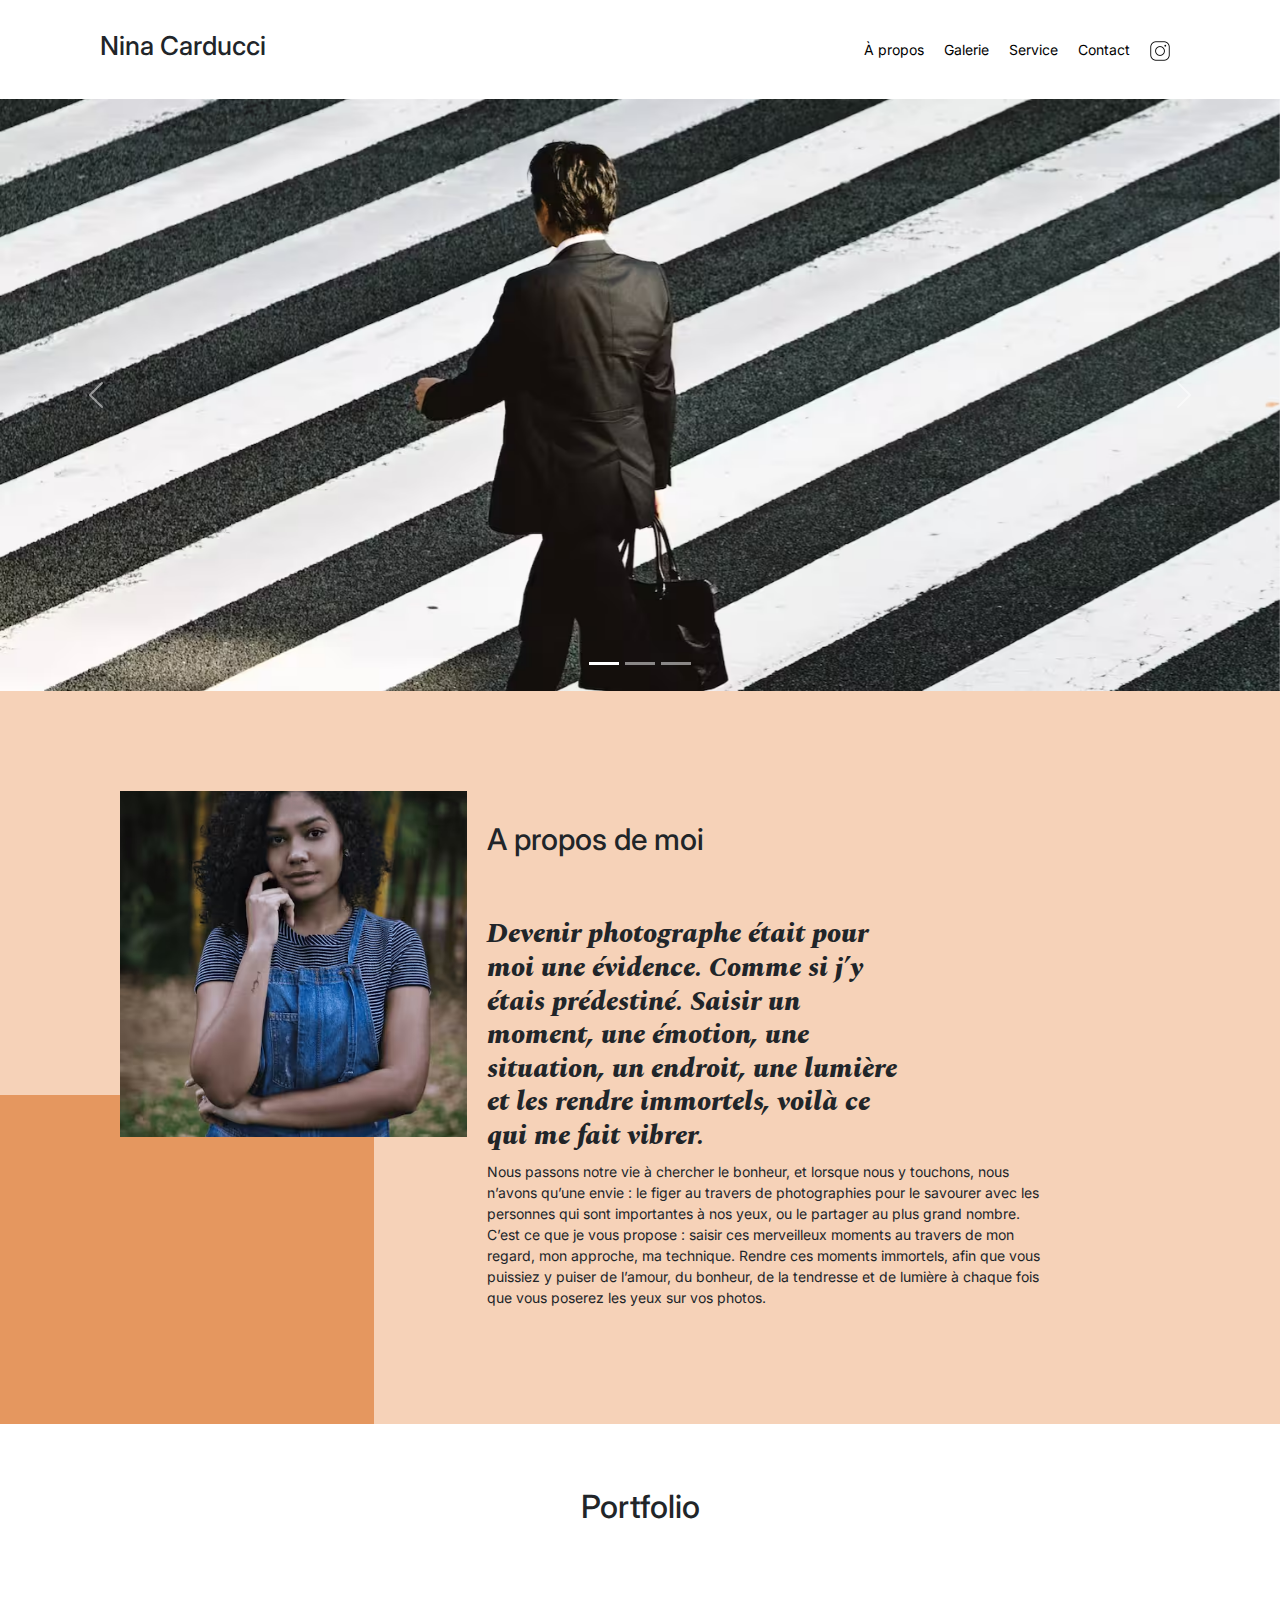
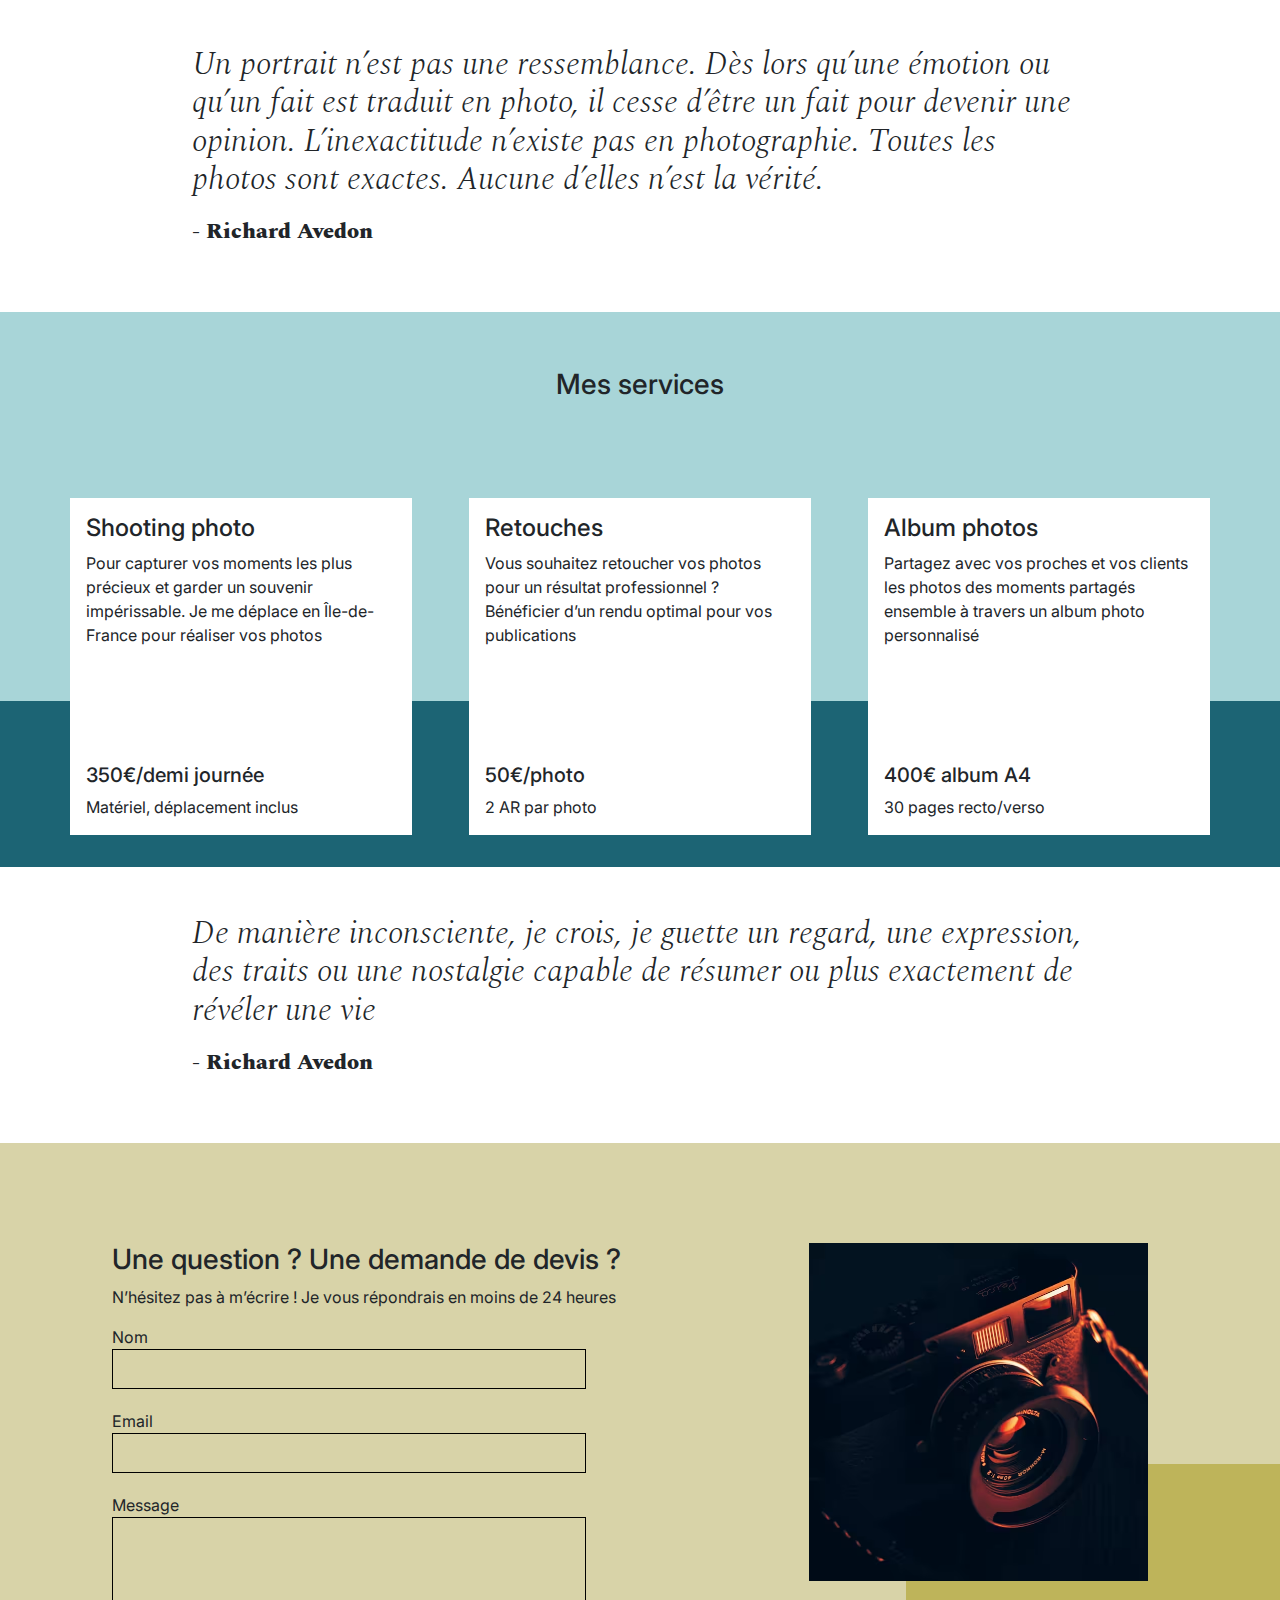
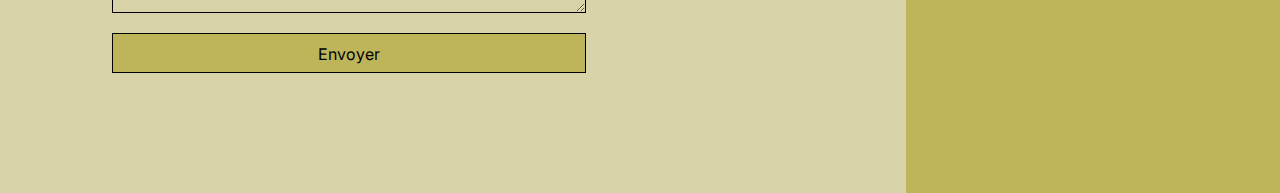
==== index.html @ 25dd3bec "Update index.html" ====
<!DOCTYPE html>
<html lang="fr">
<head>
	<meta name="viewport" content="width=device-width, initial-scale=1.0">
	<title>Nina Carducci photographe</title>
	<meta name="description" content="Découvrez l'art de la photographie avec Nina Carducci, une photographe professionnelle passionnée. Des portraits authentiques aux mariages inoubliables, chaque instant est capturé avec émotion et créativité. Explorez mon portfolio et contactez-moi pour des séances personnalisées. Ensemble, créons des souvenirs intemporels."/>
	
	<!-- Schema.org meta for Google+ -->
	<meta itemprop="name" content="Nina Carducci - Photographe professionnelle"/>
	<meta itemprop="description" content="Découvrez les superbes photographies capturées par Nina Carducci, une photographe professionnelle spécialisée dans les portraits, les paysages et les événements spéciaux." />
	<meta itemprop="image" content="assets/images/nina-small.avif" />
	
	<!-- Rich Snippets -->
	<script type="application/ld+json">
        {
          "@context": "https://schema.org/",
          "@type": "LocalBusiness",
          "name": "Nina Carducci Photographe",
	  "image":"https://github.com/Tonio2023/Nina-Carducci-P5-fini/assets/images/nina-small.avif"
          "url": "https://tonio2023.github.io/Nina-Carducci-P5-fini/",
          "address": {
            "@type": "PostalAddress",
            "streetAddress": "68 avenue Alsace-Lorraine",
            "addressLocality": "Bordeaux",
            "postalCode": "33200"
          }
        }
    </script>


	<!-- Twitter summary card with large image must be at least 280x150px -->
	<meta name="twitter:card" content="summary_large_image" />
	
	<!-- Open Graph data -->
	<meta property="og:title" content="Nina Carducci - Photographe professionnelle"/>
	<meta property="og:type" content="website"/>
	<meta property="og:url" content="https://nina-carducci.github.io/"/>
	<meta property="og:image" content="assets/images/nina-small.avif"/>
	<meta property="og:description" content="Découvrez les superbes photographies capturées par Nina Carducci, une photographe professionnelle spécialisée dans les portraits, les paysages et les événements spéciaux."/>
	<link rel="stylesheet" href="./assets/bootstrap/bootstrap.min.css">
	<link rel="stylesheet" href="./assets/style.css">
	<link rel="preconnect" href="https://fonts.googleapis.com">
	<link rel="preconnect" href="https://fonts.gstatic.com" crossorigin>
	<link href="https://fonts.googleapis.com/css2?family=Inter&family=Spectral:ital,wght@0,400;1,300;1,400;1,800&display=swap" rel="stylesheet">
	<meta charset="UTF-8">
	<script src="https://code.jquery.com/jquery-3.4.1.min.js" integrity="sha256-CSXorXvZcTkaix6Yvo6HppcZGetbYMGWSFlBw8HfCJo=" crossorigin="anonymous"></script>
	<script src="./assets/bootstrap/bootstrap.bundle.min.js" defer></script>
	<script src="./assets/maugallery.js" defer></script>
	<script src="./assets/scripts.js" defer></script>
</head>
<body>
	<header><!--------- modif sémantique -------->
		<div class="top-header">
			<h1 class="name">Nina Carducci</h3>
			<div class="nav">   
				<ul>
					<li><a href="#about">À propos</a></li>
					<li><a href="#gallery">Galerie</a></li>
					<li><a href="#services">Service</a></li>
					<li><a href="#contact">Contact</a></li>
					<li><a class="social-link" href="https://www.instagram.com/ninacarducci.photo/?hl=fr" target="_blank"><img src="assets/images/instagram.png" alt="Instagram logo"></a></li>
				</ul>
			</div>
		</div>
	</header>
	<main><!----- modif sémantique ----->
		<div id="header">
			<div id="carouselExampleIndicators" class="carousel slide" data-bs-ride="carousel">
				<div class="carousel-indicators">
					<button type="button" data-bs-target="#carouselExampleIndicators" data-bs-slide-to="0" class="active" aria-current="true" aria-label="Slide 1"></button>
					<button type="button" data-bs-target="#carouselExampleIndicators" data-bs-slide-to="1" aria-label="Slide 2"></button>
					<button type="button" data-bs-target="#carouselExampleIndicators" data-bs-slide-to="2" aria-label="Slide 3"></button>
				</div>
				<div class="carousel-inner">
					<div class="carousel-item active">
						<img src="assets/images/slider/ryoji-iwata-wUZjnOv7t0g-unsplash-small.avif" class="d-block w-100" alt="...">
					</div>
					<div class="carousel-item">
						<img src="assets/images/slider/nicholas-green-nPz8akkUmDI-unsplash-small.avif" class="d-block w-100" alt="...">
					</div>
					<div class="carousel-item">
						<img src="assets/images/slider/edward-cisneros-3_h6-1NPDGw-unsplash-small.avif" class="d-block w-100" alt="...">
					</div>
				</div>
				<button class="carousel-control-prev" type="button" data-bs-target="#carouselExampleIndicators" data-bs-slide="prev">
					<span class="carousel-control-prev-icon" aria-hidden="true"></span>
					<span class="visually-hidden">Previous</span>
				</button>
				<button class="carousel-control-next" type="button" data-bs-target="#carouselExampleIndicators" data-bs-slide="next">
					<span class="carousel-control-next-icon" aria-hidden="true"></span>
					<span class="visually-hidden">Next</span>
				</button>
			</div>
		</div>
		<div id="about">
			<div class="picture left">
				<img src="assets/images/nina-small.avif" alt="Photo de Nina Carducci">
			</div>
			<div id="about-me">
				<h2 class="about-me__title">A propos de moi</h3>
				<h3 class="about-me__introduction">Devenir photographe était pour moi une évidence. Comme si j’y étais prédestiné. Saisir un moment, une émotion, une situation, un endroit, une lumière et les rendre immortels, voilà ce qui me fait vibrer.</h6>
				<p>Nous passons notre vie à chercher le bonheur, et lorsque nous y touchons, nous n’avons qu’une envie : le figer au travers de photographies pour le savourer avec les personnes qui sont importantes à nos yeux, ou le partager au plus grand nombre.
					C’est ce que je vous propose : saisir ces merveilleux moments au travers de mon regard, mon approche, ma technique. Rendre ces moments immortels, afin que vous puissiez y puiser de l’amour, du bonheur, de la tendresse et de lumière à chaque fois que vous poserez les yeux sur vos photos.</p>
			</div>
		</div>
		<div id="gallery">
			<h2 class="title">Portfolio</h3>
			<div class="container py-3">
				<div class="gallery" style="display: none">
					<img data-gallery-tag="Concert" class="gallery-item" 
						srcset="assets/images/gallery/concerts/aaron-paul-wnX-fXzB6Cw-unsplash-mobile.jpg 408w,
								assets/images/gallery/concerts/aaron-paul-wnX-fXzB6Cw-unsplash-final.avif 816w"
						sizes="(max-width: 480px) 408px,
						816px"
						src="assets/images/gallery/concerts/aaron-paul-wnX-fXzB6Cw-unsplash-final.avif"
						alt="Concert"/>
					<img data-gallery-tag="Entreprises" class="gallery-item" 
						srcset="assets/images/gallery/entreprise/ali-morshedlou-WMD64tMfc4k-unsplash-mobile.jpg 444w,
								assets/images/gallery/entreprise/ali-morshedlou-WMD64tMfc4k-unsplash-small.avif 1333w"
						sizes="(max-width: 480px) 444px,
						1333px"		 	
						src="assets/images/gallery/entreprise/ali-morshedlou-WMD64tMfc4k-unsplash-mobile.jpg"
						alt="portrait employé"/>
					<img data-gallery-tag="Entreprises" class="gallery-item" 
						srcset="assets/images/gallery/entreprise/jason-goodman-tHO1_OuKbg0-unsplash-mobile.jpg 454w,
							assets/images/gallery/entreprise/jason-goodman-tHO1_OuKbg0-unsplash-small.avif 1361w"
						sizes="(max-width: 480px) 454px,
						1361px"		
						src="assets/images/gallery/entreprise/jason-goodman-tHO1_OuKbg0-unsplash-mobile.jpg"
						alt="julie qui sourit"/>
					<img data-gallery-tag="Mariages" class="gallery-item" 
						srcset="assets/images/gallery/mariage/hannah-busing-RvF2R_qMpRk-unsplash-mobile.jpg 495w,
								assets/images/gallery/mariage/hannah-busing-RvF2R_qMpRk-unsplash-small.avif 1484w"
						sizes="(max-width: 480px) 495px,
						1484px"
						src="assets/images/gallery/mariage/hannah-busing-RvF2R_qMpRk-unsplash-mobile.jpg"
						alt="photo de mariage"/>
						
					<img data-gallery-tag="Portrait" class="gallery-item" 
					 
						src="assets/images/gallery/portraits/ade-tunji-rVkhWWZFAtQ-unsplash-small.avif"
						alt="portrait"/>
					<img data-gallery-tag="Mariages" class="gallery-item" 
						srcset="assets/images/gallery/mariage/jakob-owens-SiniLJkXhMc-unsplash-mobile.jpg 498w,
								assets/images/gallery/mariage/jakob-owens-SiniLJkXhMc-unsplash-small.avif 1493w"
						sizes="(max-width: 480px) 498px,
						1493px"
						src="assets/images/gallery/mariage/jakob-owens-SiniLJkXhMc-unsplash-mobile.jpg"
						alt="Mariage"/>
					<img data-gallery-tag="Portrait" class="gallery-item" 
						srcset="assets/images/gallery/portraits/nino-van-prattenburg--443cl1uR_8-unsplash-mobile.jpg 447w,
								assets/images/gallery/portraits/nino-van-prattenburg--443cl1uR_8-unsplash-small.avif 1341w"
						sizes="(max-width: 480px) 447px,
						1341px"
						src="assets/images/gallery/portraits/nino-van-prattenburg--443cl1uR_8-unsplash-mobile.jpg"
						alt="Portrait d'une jeune femme"/>
					<img data-gallery-tag="Concert" class="gallery-item"
						srcset="assets/images/gallery/concerts/austin-neill-hgO1wFPXl3I-unsplash-mobile.jpg 581w,
								assets/images/gallery/concerts/austin-neill-hgO1wFPXl3I-unsplash-small.avif 1744w"
						sizes="(max-width: 480px) 581px,
						1744px"
						src="assets/images/gallery/concerts/austin-neill-hgO1wFPXl3I-unsplash-small.avif"
						alt="concert"/>
					<img data-gallery-tag="Entreprises" class="gallery-item" 
						srcset="assets/images/gallery/entreprise/mateus-campos-felipe-Fsgzm8N0hIY-unsplash-mobile.jpg 1500w,
								assets/images/gallery/entreprise/mateus-campos-felipe-Fsgzm8N0hIY-unsplash-small.avif 6000w"
						sizes="(max-width: 480px) 1500px,
						6000px"

					src="assets/images/gallery/entreprise/mateus-campos-felipe-Fsgzm8N0hIY-unsplash-mobile.jpg"
					alt="photo d'une femme en entreprise"/>
				</div>
			</div>
			<div class="quote">
				<figure>
					<blockquote>
						<h2 class="quote__text">Un portrait n’est pas une ressemblance. Dès lors qu’une émotion ou qu’un fait est traduit en photo, il cesse d’être un fait pour devenir une opinion. L’inexactitude n’existe pas en photographie. Toutes les photos sont exactes. Aucune d’elles n’est la vérité.</h1>
					</blockquote>
					<figcaption class="quote__author">- Richard Avedon</figcaption>
				</figure>
			</div>
		</div>
		<div id="services">
			<h3 class="title">Mes services</h3>
			<div class="container">
				<div class="service">
					<div class="service__description">
						<h4>Shooting photo</h3>
						<p>Pour capturer vos moments les plus précieux et garder un souvenir impérissable. Je me déplace en Île-de-France pour réaliser vos photos</p>
					</div>
					<div class="service__price">
						<h5>350€/demi journée</h4>
						<span>Matériel, déplacement inclus</span>
					</div>

				</div>
				<div class="service">
					<div class="service__description">
						<h4>Retouches</h3>
						<p>Vous souhaitez retoucher vos photos pour un résultat professionnel ? Bénéficier d’un rendu optimal pour vos publications</p>
					</div>
					<div class="service__price">
						<h5>50€/photo</h4>
						<span>2 AR par photo</span>
					</div>
				</div>
				<div class="service">
					<div class="service__description">
						<h4>Album photos</h3>
						<p>Partagez avec vos proches et vos clients les photos des moments partagés ensemble à travers un album photo personnalisé</p>
					</div>
					<div class="service__price">
						<h5>400€ album A4</h4>
						<span>30 pages recto/verso</span>
					</div>
				</div>
			</div>
		</div>
		<div class="quote">
			<figure>
				<blockquote>
					<h2 class="quote__text">De manière inconsciente, je crois, je guette un regard, une expression, des traits ou une nostalgie capable de résumer ou plus exactement de révéler une vie</h1>
				</blockquote>
				<figcaption class="quote__author">- Richard Avedon</figcaption>
			</figure>
		</div>
	</main>
	<footer>
		<div id="contact">
			<div class="container">
				<div class="form-container">
					<h3>Une question ? Une demande de devis ?</h3>
					<p> N’hésitez pas à m’écrire ! Je vous répondrais en moins de 24 heures</p>
					<form action="" method="post">
						<label for="nom">Nom</label>
						<input type="text" name="nom" id="nom">
						<label for="email">Email</label>
						<input type="email" name="email" id="email">
						<label for="message">Message</label>
						<textarea name="message" id="message" cols="30" rows="10"></textarea>
						<input type="submit" value="Envoyer"/>
					</form>
				</div>
				<div class="picture right">
					<img src="assets/images/camera-small.avif" alt="Appareil photo">
				</div>
			</div>
		</div>
	</footer>	
</body>
</html>
---- assets/style.css ----
body {
	max-width: 1920px;
	margin: auto;
}
* {
	font-family: 'Inter';
	font-style: normal;
}
.top-header {
	background-color: white;
	position: sticky;
	top:0;
	z-index: 1000;
	display: flex;
	justify-content: space-between;
	padding-inline: 100px;
	padding-block: 30px;
	align-items: center;
}

.top-header .name {
	font-size: 26px;
}

.nav ul {
	display: flex;
	list-style-type: none;
	font-size: 14px;
	margin-bottom: 0;
}

.nav li {
	padding-inline: 10px;
}

.nav a {
	text-decoration: none;
	color: #000
}

.social-link img {
	width: 20px;
}

#about {
	display: flex;
	background-color: #F6D2B8;
	padding-inline: 100px;
	padding-block: 100px;
	position: relative;
}

.picture.left::before {
	content: ' ';
	background-color: #E5975F;
	width: 374px;
	height: 329px;
	position: absolute;
	bottom: 0;
	left: 0;
	z-index: -1;
}

.picture {
	flex: 1;
	margin: 0 20px;
	z-index: 0;
}

.picture img {
	width: 100%;

}
#about-me {
	flex: 2
}
.about-me__title {
	margin-top: 1em;
	margin-bottom: 60px;
	font-size: 30px;
}
.about-me__introduction {
	font-family: 'Spectral';
	font-weight: 800;
	font-style: italic;
	width: 60%;
}
#about-me p {
	width: 80%;
	font-size: 14px;
}

#gallery {
	/*	min-height: 100vh; */
}
.title{
	text-align: center;
	padding-block: 2em;
}
.gallery .nav {
	justify-content: center;
}
.nav-pills .nav-link.active, .nav-pills .show > .nav-link {
	color: rgb(0, 0, 0);
	background-color: #BEB45A;
	border-radius:0 ;
}
.nav-pills .nav-link {
	color: #000
}
.nav-pills .active-tag {
	background-color: #BEB45A;
	color: rgb(0, 0, 0);
  }/* débogage !!!!!!!!!!!!!!!!!!!!!!!!!!!*/
  
.item-column {
	position: relative;
	margin-bottom: 0 !important;
	padding: 0;
}
.item-column::after{
	content: "";
	display: block;
	padding-bottom: 100%;

}
.gallery-item {
	position: absolute;
	width: 100%;
	height: 100%;
	object-fit: cover;
	padding: .5em;
}
.mg-prev, .mg-next {
	width: 30px;
	height: 30px;
	border-radius: 00%;
	justify-content: center;
	align-items: center;
	display: flex;
	font-size: 24px;
}

.quote {
	font-family: 'Spectral';
	font-style: italic;
	width: 70%;
	margin: auto;
	padding-block: 3em;
}
.quote__text {
	font-family: Spectral;
	font-style: italic;
	font-weight: 300;

}
.quote__author {
	font-family: Spectral;
	font-weight: 800;
	font-size: 22px;
}

#services {
	margin: auto;
	background-color: #A8D5D8 ;
	position: relative;
}
#services .container::before{
	content: ' ';
	background-color: #1C6474;
	position: absolute;
	width: 100%;
	height: 30%;
	bottom: 0;
	left: 0;
	z-index: 0;
}

#services .container {
	justify-content: space-between;
	display: flex;
	padding : 2em 0;

}

.service {
	background-color: white;
	max-width: 390px;
	width: 30%;
	height: 337px;
	padding: 1em;
	display: flex;
	flex-direction: column;
	justify-content: space-between;
	z-index: 1;
}

#contact {
	margin: auto;
	background-color: #D8D3A8 ;
	position: relative;
	padding-inline: 100px;
	padding-block: 100px;
}

#contact .container {
	display: flex;
}
.picture.right::before {
	content: ' ';
	background-color: #BEB45A;
	width: 374px;
	height: 329px;
	position: absolute;
	bottom: 0;
	right: 0;
	z-index: -1;
}
.form-container {
	flex : 2;

}
form {
	display: flex;
	flex-direction: column;
	width: 70%;
	align-items: flex-start;
}

form input {
	width: 100%;
	background-color: transparent;
	border: solid 1px;
	height: 2.5em;
	margin-bottom: 20px;
}

form textarea {
	width: 100%;
	background-color: transparent;
	border: solid 1px;
	height: 5em;
	line-height: 2.5em;
	font-size: 1.2em;
	margin-bottom: 20px;
}
input[type="submit"] {
	background-color: #BEB45A;
	padding: .5em 1em
}

@media all and (max-width: 1180px) {
	.picture {
		flex : 2;
	}
	#about, #contact .container {
		align-items: center;
	}
	.about-me__title {
		margin-top: 0;
		margin-bottom: 1em;
	}
	#about-me h6, #about-me p {
		width: 100%;
	}
}

@media all and (max-width: 1000px) {
	#about{
		flex-direction: column;

	}
	.picture {
		width: 50%;
	}
	.picture.left::before {
		width: 100%;
		height: 30%;
		position: absolute;
		bottom: auto;
		top: 0;
		left: 0;
		z-index: -1;
	}
	.about-me__title{
		text-align: center;
		margin-top: 1em;
	}
	#services .container {
		flex-direction: column;
	}
	.service {
		width: 100%;
		max-width: 100%;
		height: auto;
		margin: 2em 0
	}
	.service__description{
		margin-bottom: 1em;
	}

	#services .container::before{
		width: 30%;
		height: 100%;
		bottom: 0;
		right: 0;
		left: auto;
		z-index: 0;
	}

	#contact .container {
		flex-direction: column;
	}
	#contact .picture.right {
		margin-top: 1em;
	}
	.picture.right::before {
		width: 100%;
		height: 30%;
		position: absolute;
		bottom: 0;
		right: 0;
		z-index: -1;
	}
}

@media all and (max-width: 650px) {
	.top-header {
		flex-direction: column;
		padding-inline: 0;
	}
	.top-header .nav, .top-header .nav ul {
		width: 100%;
		padding: 0 0 0 0;
	}
	.top-header .nav li {
		flex: 1;
		padding-block: 1em;
		text-align: center;
	}
	.picture.left::before, .picture.right::before {
		height: 150px;
	}
	#services .container {
		align-items: center;
	}
	.service {
		max-width: 90%;
	}
	#about, #contact {
		padding-inline: 2em;
		padding-block: 2em;
	}
	form {
		width: 100%;
	}
	.picture {
		width: 80%;
	}
}
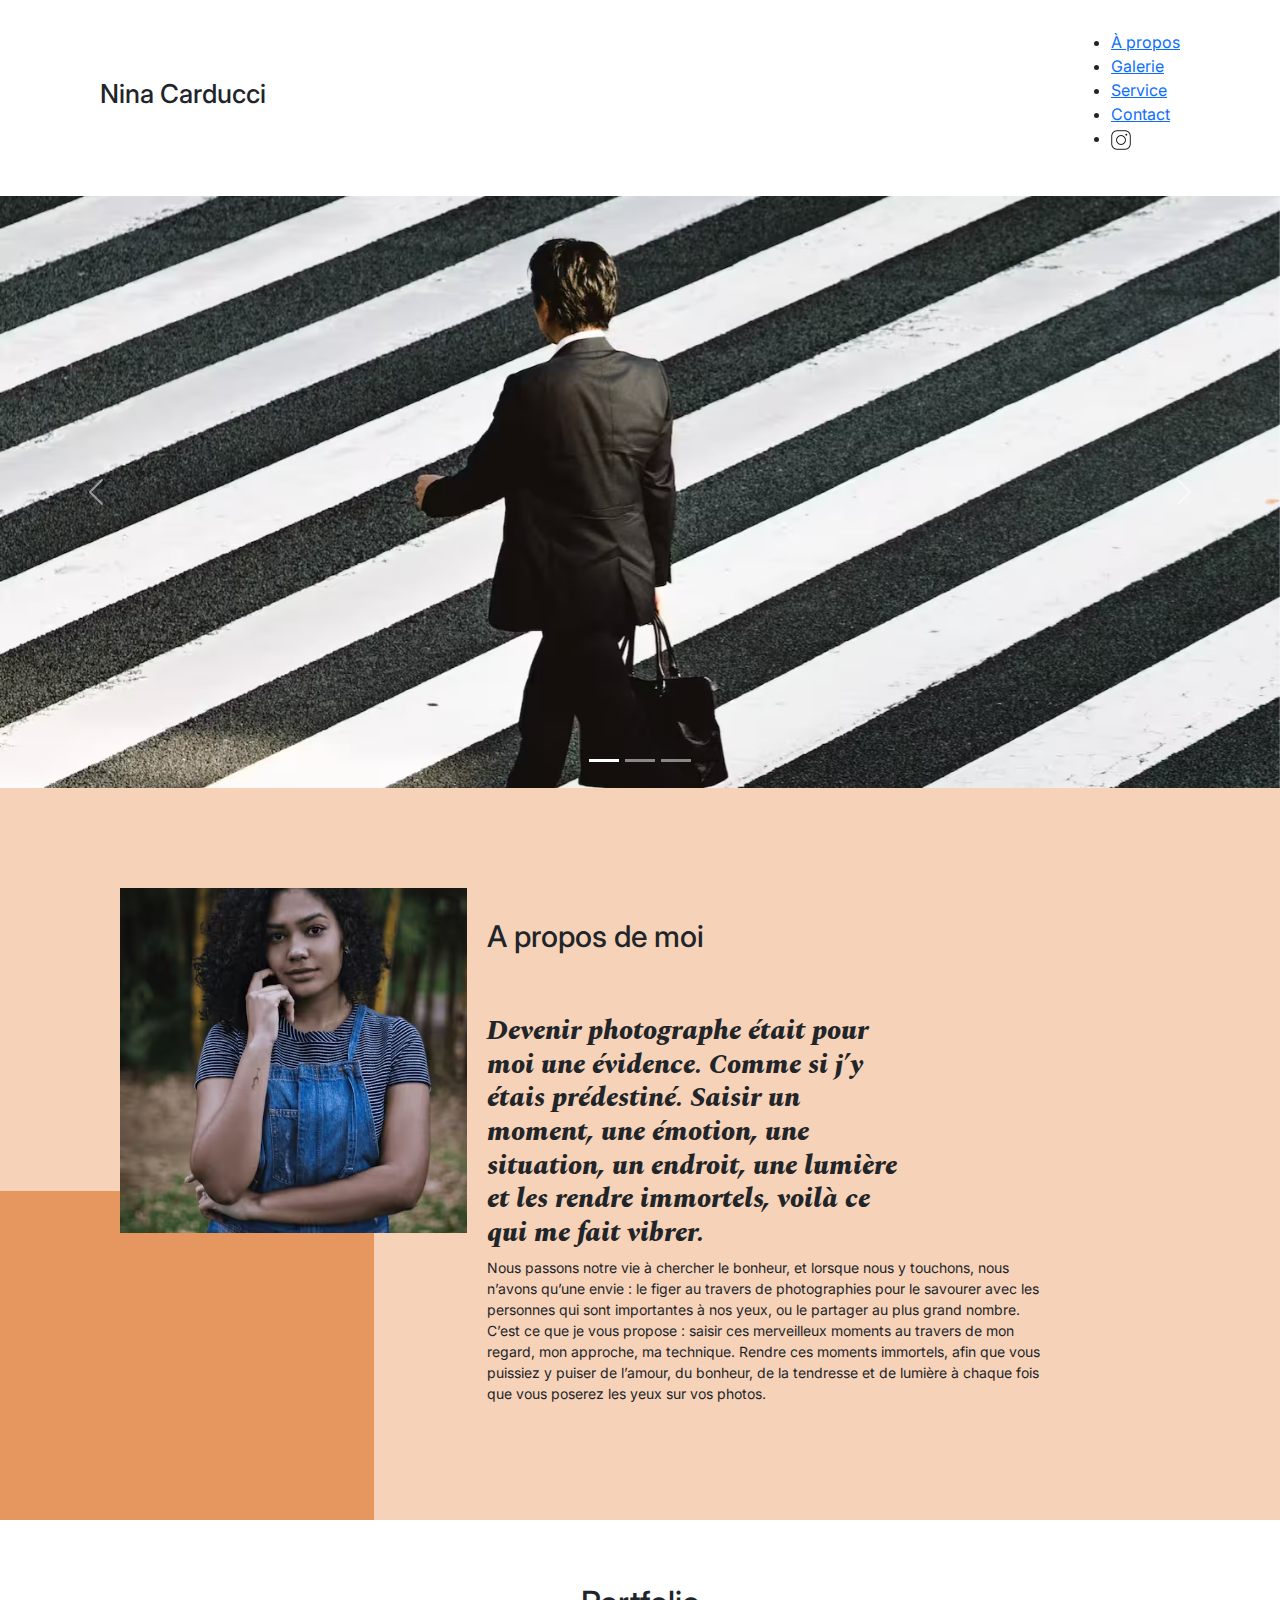
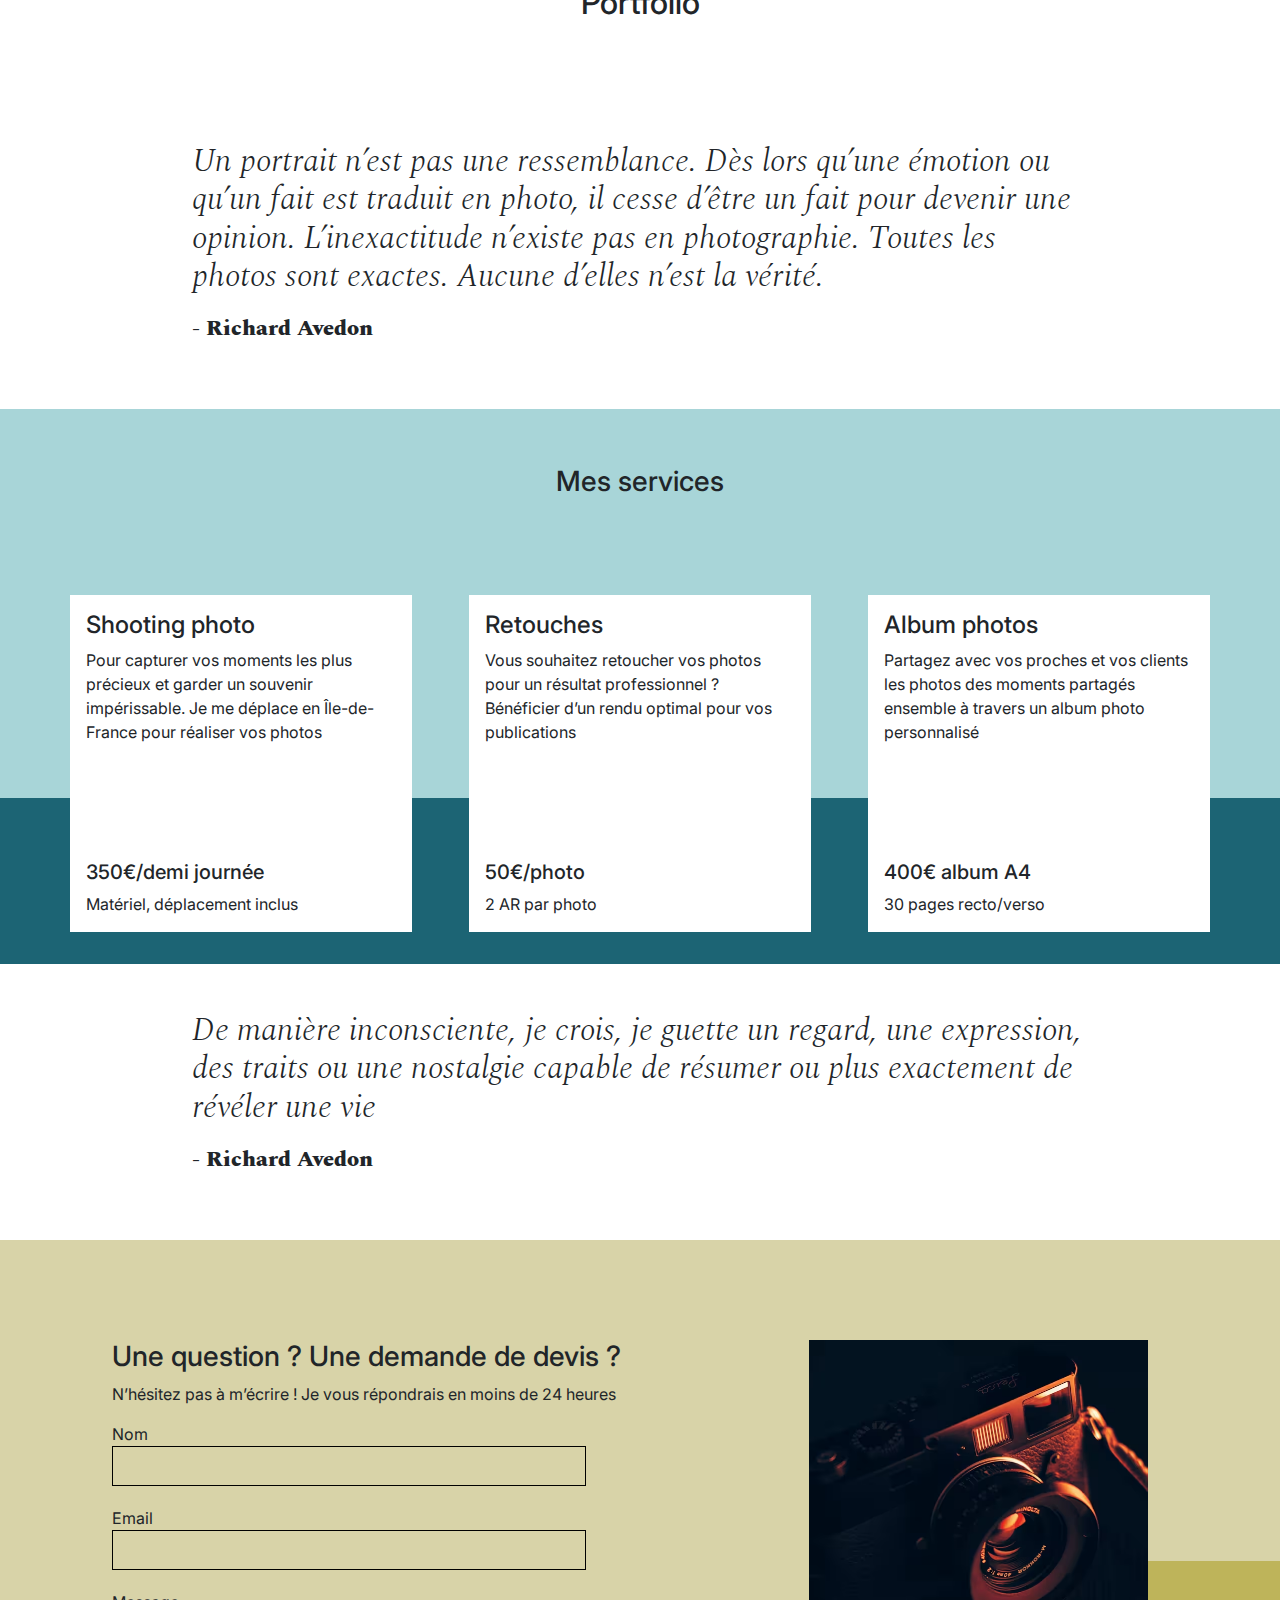
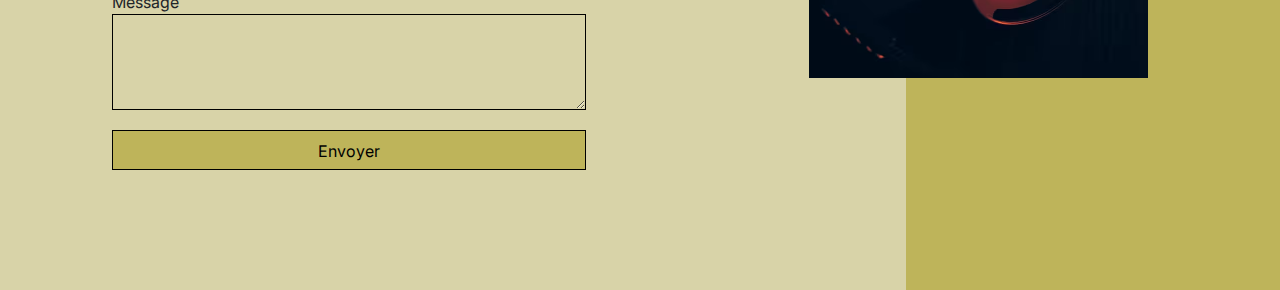
==== commit 32cfefce: "Update index.html" ====
--- a/index.html
+++ b/index.html
@@ -1,14 +1,14 @@
 <!DOCTYPE html>
 <html lang="fr">
-<head>
+	<head>
+	<meta charset="UTF-8">
 	<meta name="viewport" content="width=device-width, initial-scale=1.0">
 	<title>Nina Carducci photographe</title>
-	<meta name="description" content="Découvrez l'art de la photographie avec Nina Carducci, une photographe professionnelle passionnée. Des portraits authentiques aux mariages inoubliables, chaque instant est capturé avec émotion et créativité. Explorez mon portfolio et contactez-moi pour des séances personnalisées. Ensemble, créons des souvenirs intemporels."/>
+	<meta name="description" content="Découvrez l'art de la photographie avec Nina Carducci, une photographe professionnelle passionnée. Des portraits authentiques aux mariages inoubliables, chaque instant est capturé avec émotion et créativité. Explorez mon portfolio et contactez-moi pour des séances personnalisées. Ensemble, créons des souvenirs intemporels.">
 	
-	<!-- Schema.org meta for Google+ -->
-	<meta itemprop="name" content="Nina Carducci - Photographe professionnelle"/>
-	<meta itemprop="description" content="Découvrez les superbes photographies capturées par Nina Carducci, une photographe professionnelle spécialisée dans les portraits, les paysages et les événements spéciaux." />
-	<meta itemprop="image" content="assets/images/nina-small.avif" />
+	<!-- Schema.org meta for Google -->
+	<meta name="title" content="Nina Carducci - Photographe professionnelle">
+	<meta name="image" content="assets/images/nina-small.avif">
 	
 	<!-- Rich Snippets -->
 	<script type="application/ld+json">
@@ -16,8 +16,10 @@
           "@context": "https://schema.org/",
           "@type": "LocalBusiness",
           "name": "Nina Carducci Photographe",
-	  "image":"https://github.com/Tonio2023/Nina-Carducci-P5-fini/assets/images/nina-small.avif"
+	  "image":"https://github.com/Tonio2023/Nina-Carducci-P5-fini/assets/images/nina-small.avif",
           "url": "https://tonio2023.github.io/Nina-Carducci-P5-fini/",
+          "telephone": "05 55 55 55 55",
+          "priceRange": "300€ 500€",
           "address": {
             "@type": "PostalAddress",
             "streetAddress": "68 avenue Alsace-Lorraine",
@@ -29,30 +31,29 @@
 
 
 	<!-- Twitter summary card with large image must be at least 280x150px -->
-	<meta name="twitter:card" content="summary_large_image" />
+	<meta name="twitter:card" content="summary_large_image">
 	
 	<!-- Open Graph data -->
-	<meta property="og:title" content="Nina Carducci - Photographe professionnelle"/>
-	<meta property="og:type" content="website"/>
-	<meta property="og:url" content="https://nina-carducci.github.io/"/>
-	<meta property="og:image" content="assets/images/nina-small.avif"/>
-	<meta property="og:description" content="Découvrez les superbes photographies capturées par Nina Carducci, une photographe professionnelle spécialisée dans les portraits, les paysages et les événements spéciaux."/>
+	<meta property="og:title" content="Nina Carducci - Photographe professionnelle">
+	<meta property="og:type" content="website">
+	<meta property="og:url" content="https://nina-carducci.github.io/">
+	<meta property="og:image" content="assets/images/nina-small.avif">
+	<meta property="og:description" content="Découvrez les superbes photographies capturées par Nina Carducci, une photographe professionnelle spécialisée dans les portraits, les paysages et les événements spéciaux.">
 	<link rel="stylesheet" href="./assets/bootstrap/bootstrap.min.css">
 	<link rel="stylesheet" href="./assets/style.css">
 	<link rel="preconnect" href="https://fonts.googleapis.com">
 	<link rel="preconnect" href="https://fonts.gstatic.com" crossorigin>
 	<link href="https://fonts.googleapis.com/css2?family=Inter&family=Spectral:ital,wght@0,400;1,300;1,400;1,800&display=swap" rel="stylesheet">
-	<meta charset="UTF-8">
 	<script src="https://code.jquery.com/jquery-3.4.1.min.js" integrity="sha256-CSXorXvZcTkaix6Yvo6HppcZGetbYMGWSFlBw8HfCJo=" crossorigin="anonymous"></script>
 	<script src="./assets/bootstrap/bootstrap.bundle.min.js" defer></script>
 	<script src="./assets/maugallery.js" defer></script>
 	<script src="./assets/scripts.js" defer></script>
 </head>
 <body>
-	<header><!--------- modif sémantique -------->
+	<header><!-- modif sémantique -->
 		<div class="top-header">
-			<h1 class="name">Nina Carducci</h3>
-			<div class="nav">   
+			<h1 class="name">Nina Carducci</h1>
+			<nav>   
 				<ul>
 					<li><a href="#about">À propos</a></li>
 					<li><a href="#gallery">Galerie</a></li>
@@ -60,11 +61,11 @@
 					<li><a href="#contact">Contact</a></li>
 					<li><a class="social-link" href="https://www.instagram.com/ninacarducci.photo/?hl=fr" target="_blank"><img src="assets/images/instagram.png" alt="Instagram logo"></a></li>
 				</ul>
-			</div>
+			</nav>
 		</div>
 	</header>
-	<main><!----- modif sémantique ----->
-		<div id="header">
+	<main><!-- modif sémantique -->
+		<section id="slider">
 			<div id="carouselExampleIndicators" class="carousel slide" data-bs-ride="carousel">
 				<div class="carousel-indicators">
 					<button type="button" data-bs-target="#carouselExampleIndicators" data-bs-slide-to="0" class="active" aria-current="true" aria-label="Slide 1"></button>
@@ -73,13 +74,13 @@
 				</div>
 				<div class="carousel-inner">
 					<div class="carousel-item active">
-						<img src="assets/images/slider/ryoji-iwata-wUZjnOv7t0g-unsplash-small.avif" class="d-block w-100" alt="...">
+						<img src="assets/images/slider/ryoji-iwata-wUZjnOv7t0g-unsplash-small.avif" class="d-block w-100" alt="un homme en costume traversant une rue">
 					</div>
 					<div class="carousel-item">
-						<img src="assets/images/slider/nicholas-green-nPz8akkUmDI-unsplash-small.avif" class="d-block w-100" alt="...">
+						<img src="assets/images/slider/nicholas-green-nPz8akkUmDI-unsplash-small.avif" class="d-block w-100" alt="deux fans qui lèvent les bras pendant un concert">
 					</div>
 					<div class="carousel-item">
-						<img src="assets/images/slider/edward-cisneros-3_h6-1NPDGw-unsplash-small.avif" class="d-block w-100" alt="...">
+						<img src="assets/images/slider/edward-cisneros-3_h6-1NPDGw-unsplash-small.avif" class="d-block w-100" alt="un couple de mariés qui s'embrassent">
 					</div>
 				</div>
 				<button class="carousel-control-prev" type="button" data-bs-target="#carouselExampleIndicators" data-bs-slide="prev">
@@ -91,20 +92,20 @@
 					<span class="visually-hidden">Next</span>
 				</button>
 			</div>
-		</div>
-		<div id="about">
+		</section>
+		<section id="about">
 			<div class="picture left">
 				<img src="assets/images/nina-small.avif" alt="Photo de Nina Carducci">
 			</div>
 			<div id="about-me">
-				<h2 class="about-me__title">A propos de moi</h3>
-				<h3 class="about-me__introduction">Devenir photographe était pour moi une évidence. Comme si j’y étais prédestiné. Saisir un moment, une émotion, une situation, un endroit, une lumière et les rendre immortels, voilà ce qui me fait vibrer.</h6>
+				<h2 class="about-me__title">A propos de moi</h2>
+				<h3 class="about-me__introduction">Devenir photographe était pour moi une évidence. Comme si j’y étais prédestiné. Saisir un moment, une émotion, une situation, un endroit, une lumière et les rendre immortels, voilà ce qui me fait vibrer.</h3>
 				<p>Nous passons notre vie à chercher le bonheur, et lorsque nous y touchons, nous n’avons qu’une envie : le figer au travers de photographies pour le savourer avec les personnes qui sont importantes à nos yeux, ou le partager au plus grand nombre.
 					C’est ce que je vous propose : saisir ces merveilleux moments au travers de mon regard, mon approche, ma technique. Rendre ces moments immortels, afin que vous puissiez y puiser de l’amour, du bonheur, de la tendresse et de lumière à chaque fois que vous poserez les yeux sur vos photos.</p>
 			</div>
-		</div>
-		<div id="gallery">
-			<h2 class="title">Portfolio</h3>
+		</section>
+		<section id="gallery">
+			<h2 class="title">Portfolio</h2>
 			<div class="container py-3">
 				<div class="gallery" style="display: none">
 					<img data-gallery-tag="Concert" class="gallery-item" 
@@ -113,54 +114,54 @@
 						sizes="(max-width: 480px) 408px,
 						816px"
 						src="assets/images/gallery/concerts/aaron-paul-wnX-fXzB6Cw-unsplash-final.avif"
-						alt="Concert"/>
+						alt="Concert">
 					<img data-gallery-tag="Entreprises" class="gallery-item" 
-						srcset="assets/images/gallery/entreprise/ali-morshedlou-WMD64tMfc4k-unsplash-mobile.jpg 444w,
-								assets/images/gallery/entreprise/ali-morshedlou-WMD64tMfc4k-unsplash-small.avif 1333w"
-						sizes="(max-width: 480px) 444px,
-						1333px"		 	
-						src="assets/images/gallery/entreprise/ali-morshedlou-WMD64tMfc4k-unsplash-mobile.jpg"
-						alt="portrait employé"/>
-					<img data-gallery-tag="Entreprises" class="gallery-item" 
+						srcset="assets/images/gallery/entreprise/ali-morshedlou-WMD64tMfc4k-unsplash-small.avif 1333w,
+								assets/images/gallery/entreprise/ali-morshedlou-WMD64tMfc4k-unsplash.jpg 2000w"
+						sizes="(max-width: 480px) 1333px,
+						2000px"		 	
+						src="assets/images/gallery/entreprise/ali-morshedlou-WMD64tMfc4k-unsplash-small.avif"
+						alt="portrait employé">
+					<img data-gallery-tag="Entreprises" class="gallery-item"
 						srcset="assets/images/gallery/entreprise/jason-goodman-tHO1_OuKbg0-unsplash-mobile.jpg 454w,
 							assets/images/gallery/entreprise/jason-goodman-tHO1_OuKbg0-unsplash-small.avif 1361w"
 						sizes="(max-width: 480px) 454px,
 						1361px"		
 						src="assets/images/gallery/entreprise/jason-goodman-tHO1_OuKbg0-unsplash-mobile.jpg"
-						alt="julie qui sourit"/>
+						alt="julie qui sourit">
 					<img data-gallery-tag="Mariages" class="gallery-item" 
 						srcset="assets/images/gallery/mariage/hannah-busing-RvF2R_qMpRk-unsplash-mobile.jpg 495w,
 								assets/images/gallery/mariage/hannah-busing-RvF2R_qMpRk-unsplash-small.avif 1484w"
 						sizes="(max-width: 480px) 495px,
 						1484px"
 						src="assets/images/gallery/mariage/hannah-busing-RvF2R_qMpRk-unsplash-mobile.jpg"
-						alt="photo de mariage"/>
+						alt="photo de mariage">
 						
 					<img data-gallery-tag="Portrait" class="gallery-item" 
 					 
 						src="assets/images/gallery/portraits/ade-tunji-rVkhWWZFAtQ-unsplash-small.avif"
-						alt="portrait"/>
+						alt="portrait">
 					<img data-gallery-tag="Mariages" class="gallery-item" 
 						srcset="assets/images/gallery/mariage/jakob-owens-SiniLJkXhMc-unsplash-mobile.jpg 498w,
 								assets/images/gallery/mariage/jakob-owens-SiniLJkXhMc-unsplash-small.avif 1493w"
 						sizes="(max-width: 480px) 498px,
 						1493px"
 						src="assets/images/gallery/mariage/jakob-owens-SiniLJkXhMc-unsplash-mobile.jpg"
-						alt="Mariage"/>
+						alt="Mariage">
 					<img data-gallery-tag="Portrait" class="gallery-item" 
 						srcset="assets/images/gallery/portraits/nino-van-prattenburg--443cl1uR_8-unsplash-mobile.jpg 447w,
 								assets/images/gallery/portraits/nino-van-prattenburg--443cl1uR_8-unsplash-small.avif 1341w"
 						sizes="(max-width: 480px) 447px,
 						1341px"
 						src="assets/images/gallery/portraits/nino-van-prattenburg--443cl1uR_8-unsplash-mobile.jpg"
-						alt="Portrait d'une jeune femme"/>
+						alt="Portrait d'une jeune femme">
 					<img data-gallery-tag="Concert" class="gallery-item"
 						srcset="assets/images/gallery/concerts/austin-neill-hgO1wFPXl3I-unsplash-mobile.jpg 581w,
 								assets/images/gallery/concerts/austin-neill-hgO1wFPXl3I-unsplash-small.avif 1744w"
 						sizes="(max-width: 480px) 581px,
 						1744px"
 						src="assets/images/gallery/concerts/austin-neill-hgO1wFPXl3I-unsplash-small.avif"
-						alt="concert"/>
+						alt="concert">
 					<img data-gallery-tag="Entreprises" class="gallery-item" 
 						srcset="assets/images/gallery/entreprise/mateus-campos-felipe-Fsgzm8N0hIY-unsplash-mobile.jpg 1500w,
 								assets/images/gallery/entreprise/mateus-campos-felipe-Fsgzm8N0hIY-unsplash-small.avif 6000w"
@@ -168,58 +169,58 @@
 						6000px"
 
 					src="assets/images/gallery/entreprise/mateus-campos-felipe-Fsgzm8N0hIY-unsplash-mobile.jpg"
-					alt="photo d'une femme en entreprise"/>
+					alt="photo d'une femme en entreprise">
 				</div>
 			</div>
 			<div class="quote">
 				<figure>
 					<blockquote>
-						<h2 class="quote__text">Un portrait n’est pas une ressemblance. Dès lors qu’une émotion ou qu’un fait est traduit en photo, il cesse d’être un fait pour devenir une opinion. L’inexactitude n’existe pas en photographie. Toutes les photos sont exactes. Aucune d’elles n’est la vérité.</h1>
+						<h2 class="quote__text">Un portrait n’est pas une ressemblance. Dès lors qu’une émotion ou qu’un fait est traduit en photo, il cesse d’être un fait pour devenir une opinion. L’inexactitude n’existe pas en photographie. Toutes les photos sont exactes. Aucune d’elles n’est la vérité.</h2>
 					</blockquote>
 					<figcaption class="quote__author">- Richard Avedon</figcaption>
 				</figure>
 			</div>
-		</div>
-		<div id="services">
+		</section>
+		<section id="services">
 			<h3 class="title">Mes services</h3>
 			<div class="container">
-				<div class="service">
+				<article class="service">
 					<div class="service__description">
-						<h4>Shooting photo</h3>
+						<h4>Shooting photo</h4>
 						<p>Pour capturer vos moments les plus précieux et garder un souvenir impérissable. Je me déplace en Île-de-France pour réaliser vos photos</p>
 					</div>
 					<div class="service__price">
-						<h5>350€/demi journée</h4>
+						<h5>350€/demi journée</h5>
 						<span>Matériel, déplacement inclus</span>
 					</div>
 
-				</div>
-				<div class="service">
+				</article>
+				<article class="service">
 					<div class="service__description">
-						<h4>Retouches</h3>
+						<h4>Retouches</h4>
 						<p>Vous souhaitez retoucher vos photos pour un résultat professionnel ? Bénéficier d’un rendu optimal pour vos publications</p>
 					</div>
 					<div class="service__price">
-						<h5>50€/photo</h4>
+						<h5>50€/photo</h5>
 						<span>2 AR par photo</span>
 					</div>
-				</div>
-				<div class="service">
+				</article>
+				<article class="service">
 					<div class="service__description">
-						<h4>Album photos</h3>
+						<h4>Album photos</h4>
 						<p>Partagez avec vos proches et vos clients les photos des moments partagés ensemble à travers un album photo personnalisé</p>
 					</div>
 					<div class="service__price">
-						<h5>400€ album A4</h4>
+						<h5>400€ album A4</h5>
 						<span>30 pages recto/verso</span>
 					</div>
-				</div>
-			</div>
-		</div>
+				</article>
+			</div>
+		</section>
 		<div class="quote">
 			<figure>
 				<blockquote>
-					<h2 class="quote__text">De manière inconsciente, je crois, je guette un regard, une expression, des traits ou une nostalgie capable de résumer ou plus exactement de révéler une vie</h1>
+					<h2 class="quote__text">De manière inconsciente, je crois, je guette un regard, une expression, des traits ou une nostalgie capable de résumer ou plus exactement de révéler une vie</h2>
 				</blockquote>
 				<figcaption class="quote__author">- Richard Avedon</figcaption>
 			</figure>
@@ -231,14 +232,14 @@
 				<div class="form-container">
 					<h3>Une question ? Une demande de devis ?</h3>
 					<p> N’hésitez pas à m’écrire ! Je vous répondrais en moins de 24 heures</p>
-					<form action="" method="post">
+					<form action="/action_page.php" method="post">
 						<label for="nom">Nom</label>
 						<input type="text" name="nom" id="nom">
 						<label for="email">Email</label>
 						<input type="email" name="email" id="email">
 						<label for="message">Message</label>
 						<textarea name="message" id="message" cols="30" rows="10"></textarea>
-						<input type="submit" value="Envoyer"/>
+						<input type="submit" value="Envoyer">
 					</form>
 				</div>
 				<div class="picture right">
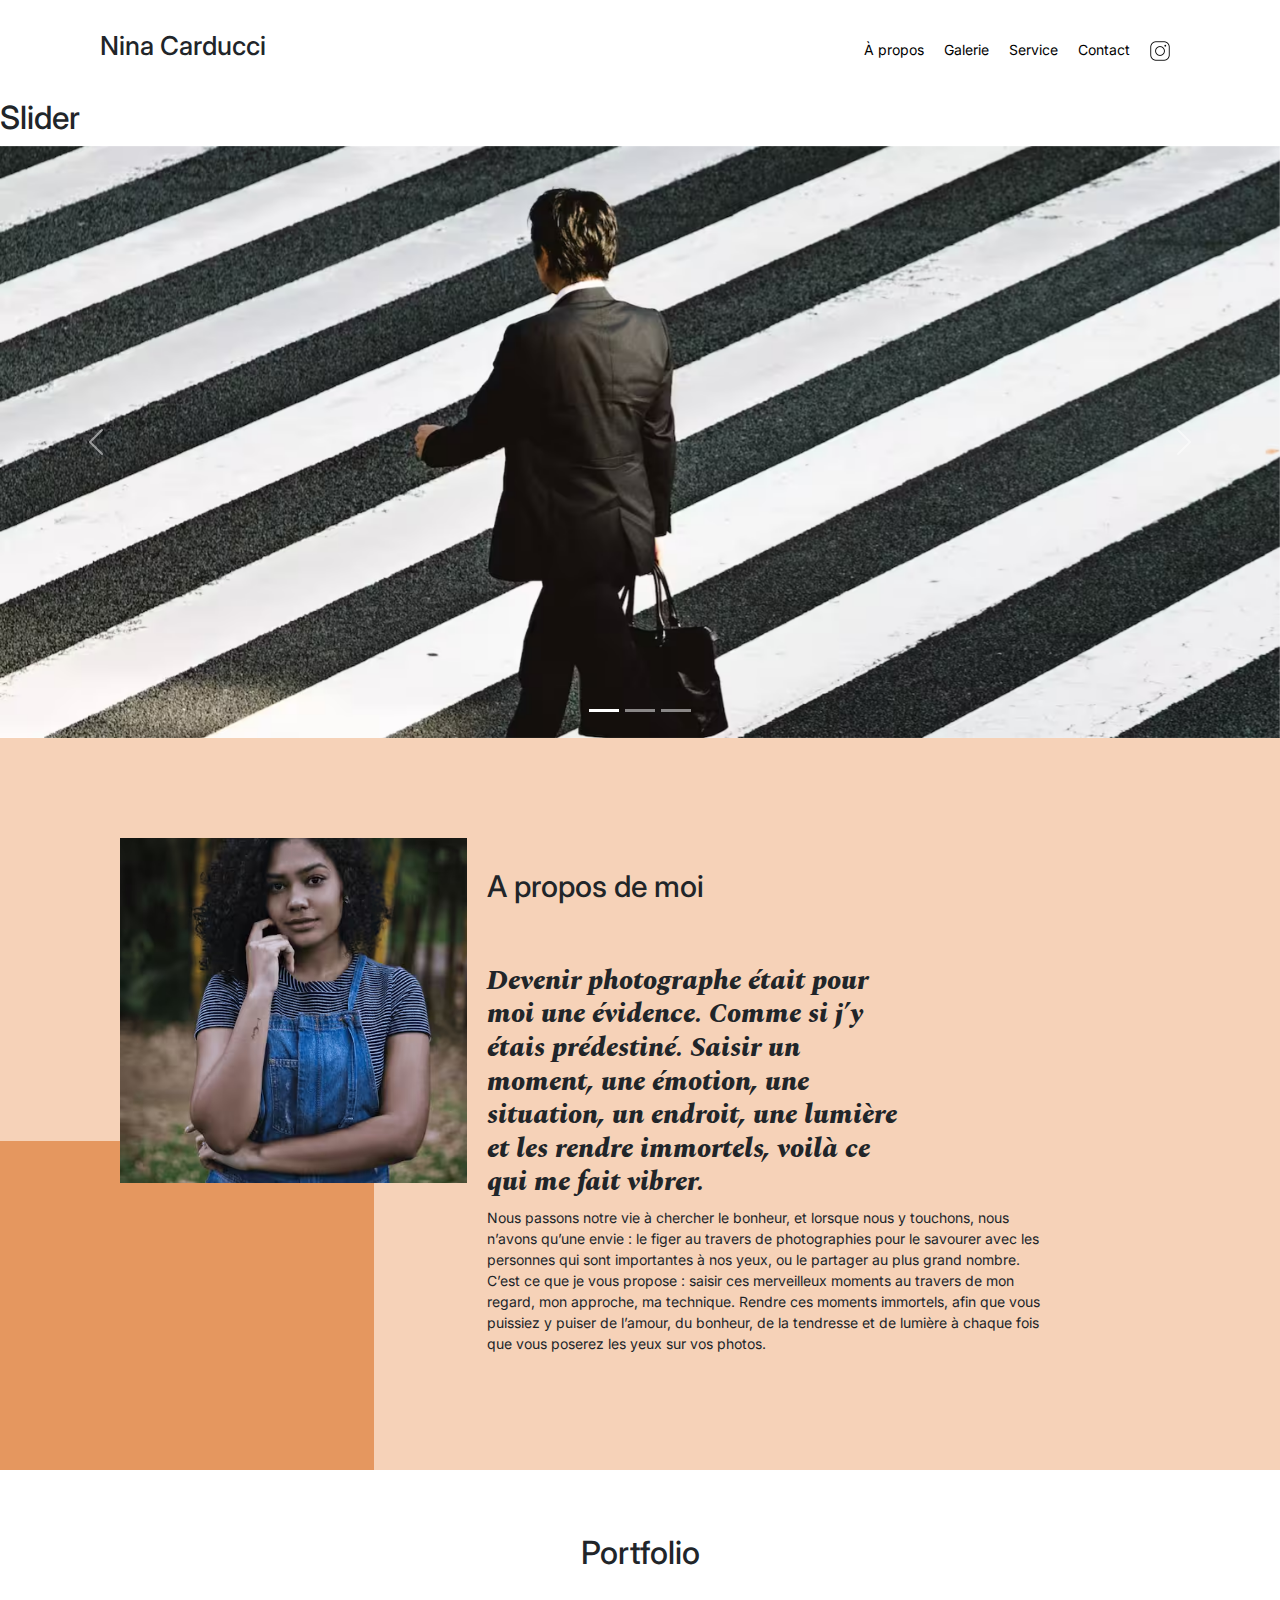
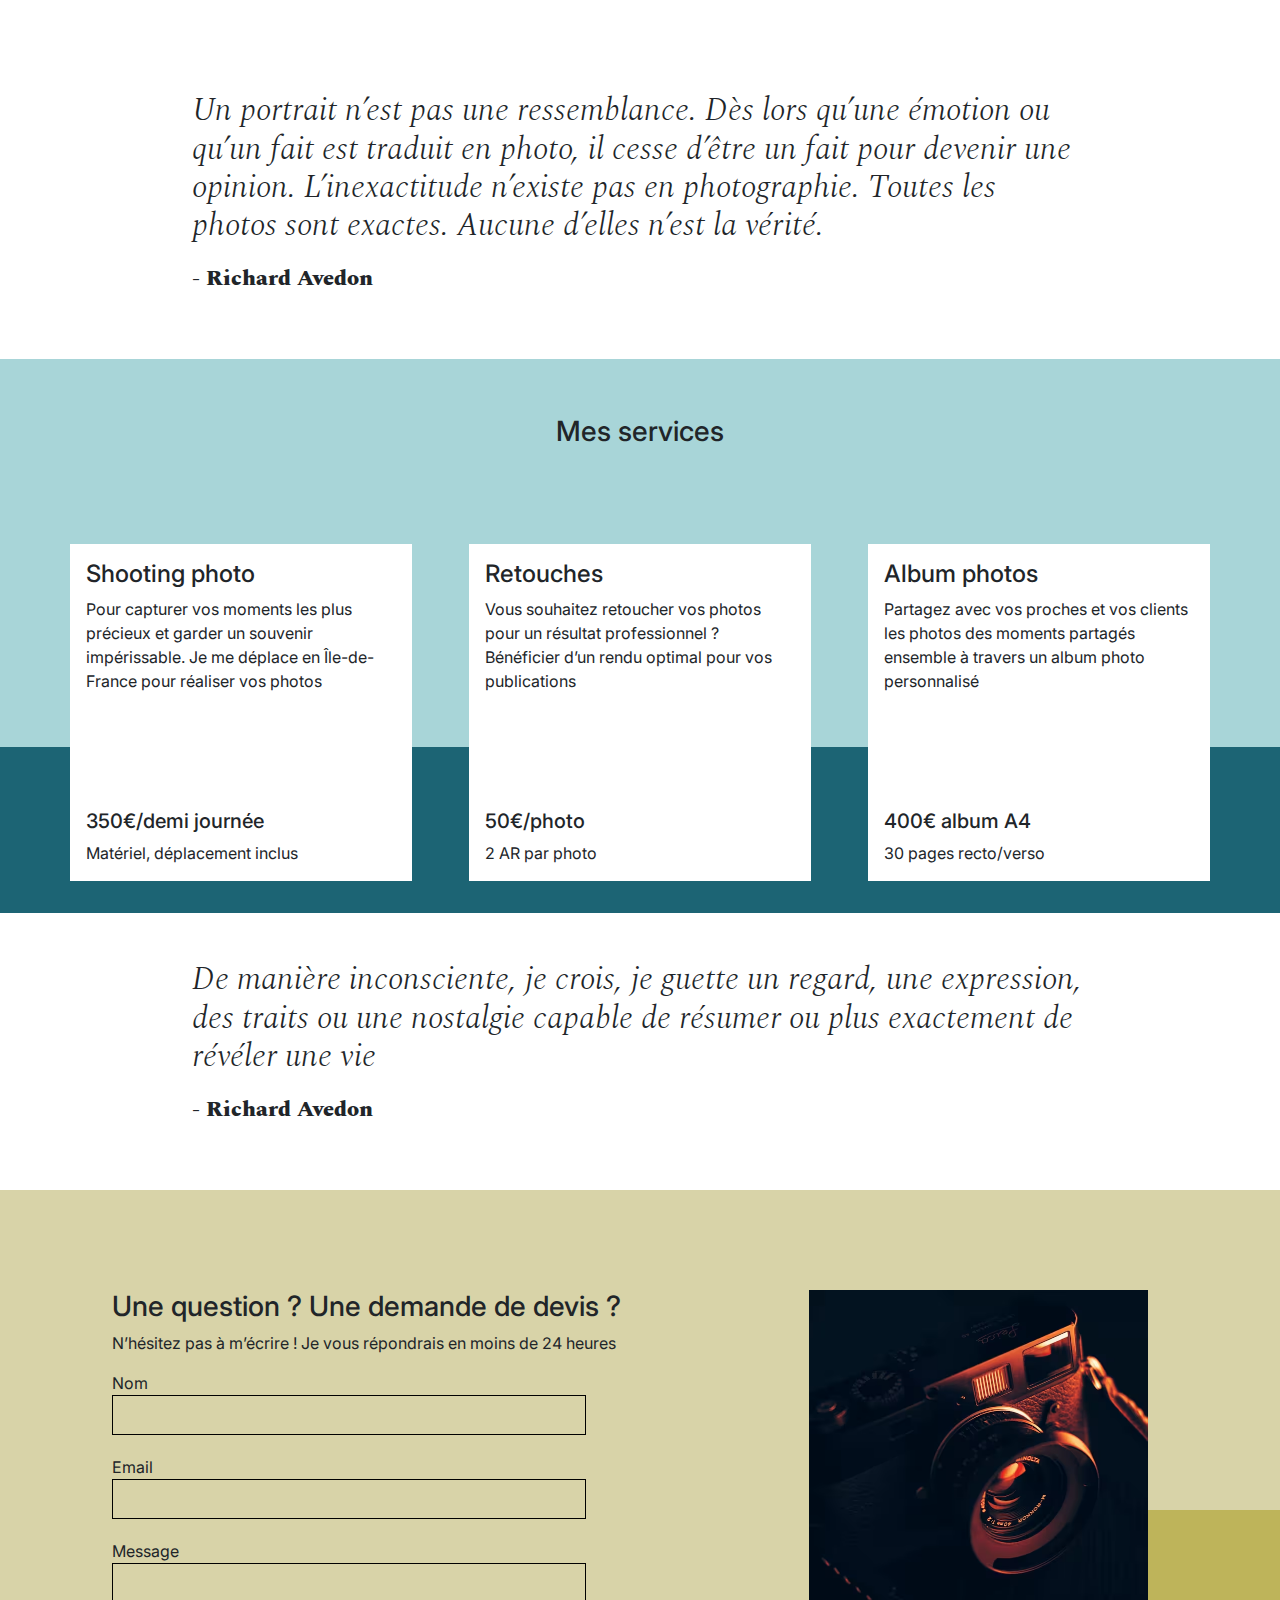
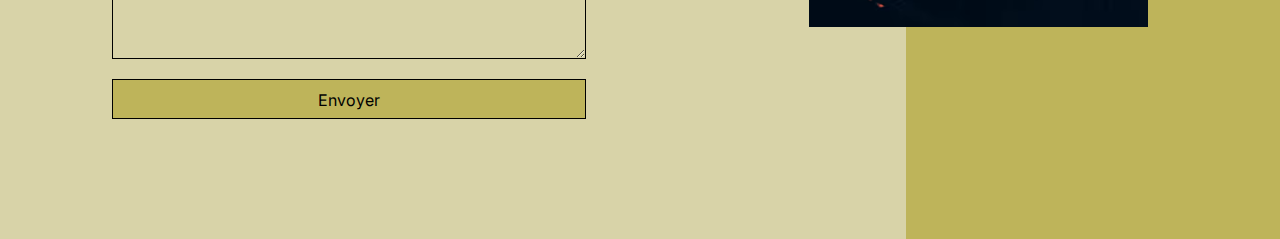
==== commit 0deeb34d: "Update index.html" ====
--- a/index.html
+++ b/index.html
@@ -66,6 +66,7 @@
 	</header>
 	<main><!-- modif sémantique -->
 		<section id="slider">
+			<h2>Slider</h2>
 			<div id="carouselExampleIndicators" class="carousel slide" data-bs-ride="carousel">
 				<div class="carousel-indicators">
 					<button type="button" data-bs-target="#carouselExampleIndicators" data-bs-slide-to="0" class="active" aria-current="true" aria-label="Slide 1"></button>
--- a/assets/style.css
+++ b/assets/style.css
@@ -3,7 +3,7 @@
 	margin: auto;
 }
 * {
-	font-family: 'Inter';
+	font-family: 'Inter', Arial, Helvetica, sans-serif;
 	font-style: normal;
 }
 .top-header {
@@ -22,18 +22,18 @@
 	font-size: 26px;
 }
 
-.nav ul {
+nav ul {
 	display: flex;
 	list-style-type: none;
 	font-size: 14px;
 	margin-bottom: 0;
 }
 
-.nav li {
+nav li {
 	padding-inline: 10px;
 }
 
-.nav a {
+nav a {
 	text-decoration: none;
 	color: #000
 }
